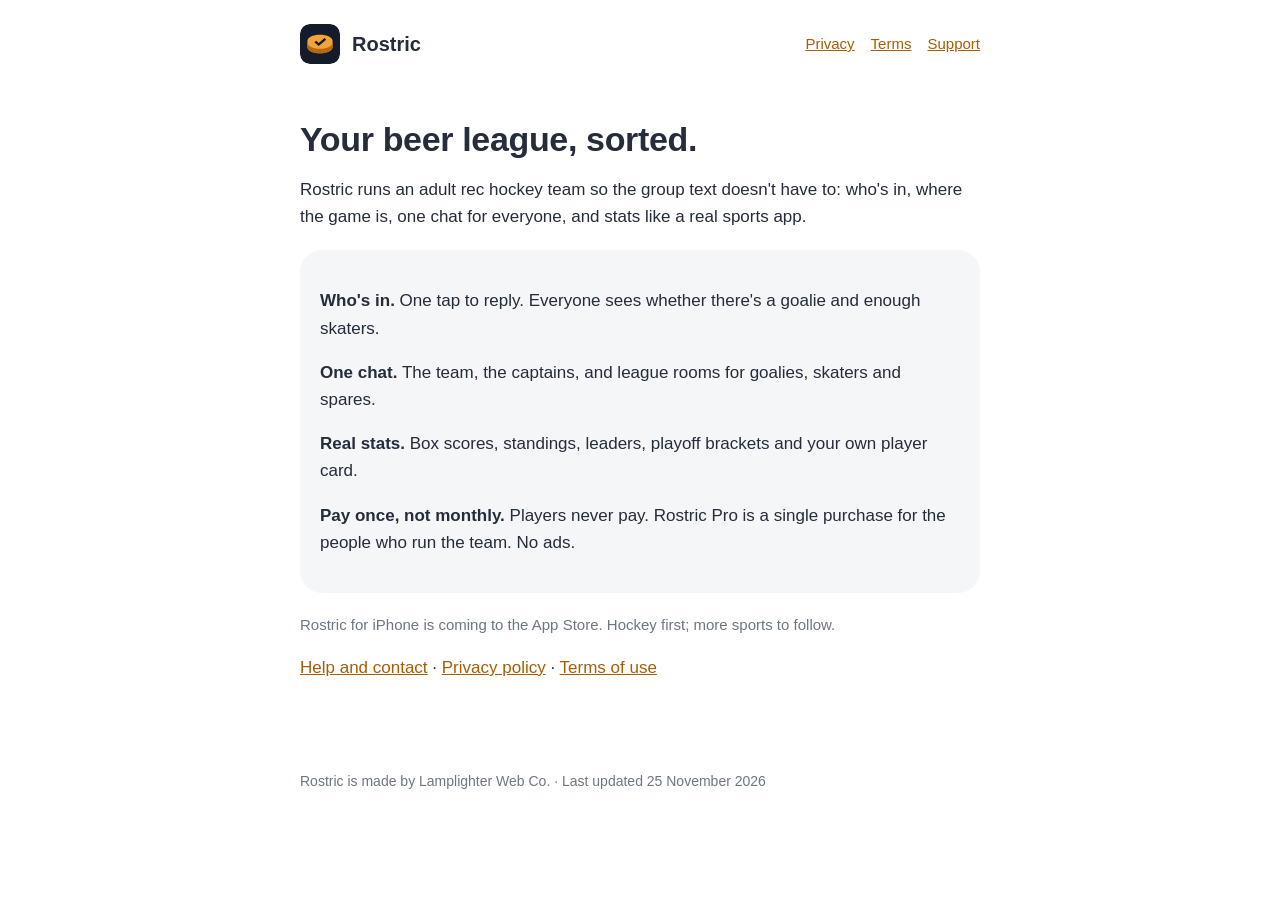
==== index.html @ e1a78a98 "Rostric legal and support pages Co-Authored-By: Claude Fable 5.2 <noreply@anthropic.com> Claude-Sess" ====
<!doctype html>
<html lang="en">
<head>
<meta charset="utf-8">
<meta name="viewport" content="width=device-width, initial-scale=1">
<title>The beer league app · Rostric</title>
<meta name="description" content="Rostric — the beer league app. The beer league app.">
<link rel="icon" href="icon.svg" type="image/svg+xml">
<link rel="stylesheet" href="style.css">
</head>
<body>
<header class="site">
  <a class="brand" href="./"><img src="icon.svg" alt=""> Rostric</a>
  <nav><a href="privacy.html">Privacy</a><a href="terms.html">Terms</a><a href="support.html">Support</a></nav>
</header>
<main>
<h1>Your beer league, sorted.</h1>
<p>Rostric runs an adult rec hockey team so the group text doesn't have to: who's in, where the game is, one chat for everyone, and stats like a real sports app.</p>
<div class="card">
  <p><strong>Who's in.</strong> One tap to reply. Everyone sees whether there's a goalie and enough skaters.</p>
  <p><strong>One chat.</strong> The team, the captains, and league rooms for goalies, skaters and spares.</p>
  <p><strong>Real stats.</strong> Box scores, standings, leaders, playoff brackets and your own player card.</p>
  <p><strong>Pay once, not monthly.</strong> Players never pay. Rostric Pro is a single purchase for the people who run the team. No ads.</p>
</div>
<p class="muted">Rostric for iPhone is coming to the App Store. Hockey first; more sports to follow.</p>
<p><a href="support.html">Help and contact</a> · <a href="privacy.html">Privacy policy</a> · <a href="terms.html">Terms of use</a></p>
</main>
<footer>Rostric is made by Lamplighter Web Co. · Last updated 25 November 2026</footer>
</body>
</html>
---- style.css ----
:root {
  --bg: #0c131e; --surface: #151c28; --text: #dddfe4; --muted: #8d95a5; --accent: #f2a33a; --line: #313946;
}
@media (prefers-color-scheme: light) {
  :root { --bg: #ffffff; --surface: #f5f6f8; --text: #252c3a; --muted: #6d7685; --accent: #a85d00; --line: #c8ccd4; }
}
* { box-sizing: border-box; }
html { -webkit-text-size-adjust: 100%; }
body {
  margin: 0; background: var(--bg); color: var(--text);
  font: 17px/1.6 -apple-system, BlinkMacSystemFont, "SF Pro Text", "Segoe UI", Roboto, sans-serif;
}
main { max-width: 720px; margin: 0 auto; padding: 32px 20px 72px; }
header.site { max-width: 720px; margin: 0 auto; padding: 24px 20px 0; display: flex; align-items: center; gap: 12px; }
header.site a.brand { display: flex; align-items: center; gap: 12px; color: var(--text); text-decoration: none; font-weight: 800; font-size: 20px; }
header.site img { width: 40px; height: 40px; border-radius: 10px; }
nav { margin-left: auto; display: flex; gap: 16px; font-size: 15px; }
a { color: var(--accent); }
h1 { font-size: 34px; line-height: 1.15; margin: 24px 0 8px; letter-spacing: -0.01em; }
h2 { font-size: 21px; margin: 36px 0 8px; }
p, li { color: var(--text); }
.muted { color: var(--muted); font-size: 15px; }
.card { background: var(--surface); border-radius: 22px; padding: 20px; margin: 20px 0; }
table { width: 100%; border-collapse: collapse; font-size: 15px; }
th, td { text-align: left; vertical-align: top; padding: 10px 8px; border-bottom: 1px solid var(--line); }
th { color: var(--muted); font-weight: 600; text-transform: uppercase; font-size: 12px; letter-spacing: 0.04em; }
.button { display: inline-block; background: #f2a33a; color: #1a1206; font-weight: 700; padding: 12px 20px; border-radius: 14px; text-decoration: none; }
footer { max-width: 720px; margin: 0 auto; padding: 0 20px 48px; color: var(--muted); font-size: 14px; }
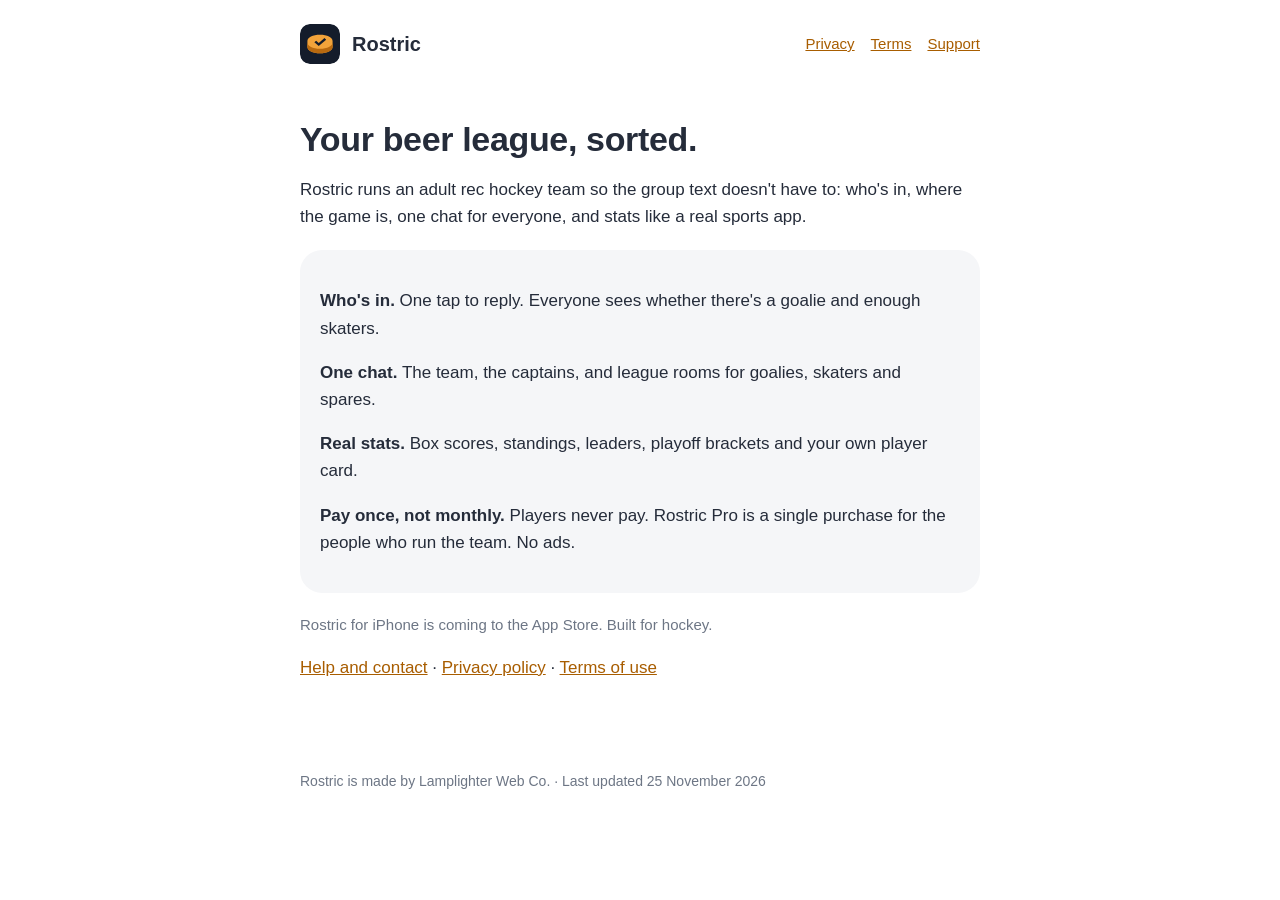
==== commit 76d7b119: "Audit wording: reports, deletion, no price or future-sports claims Co-Authored-By: Claude Fable 5.2 " ====
--- a/index.html
+++ b/index.html
@@ -22,7 +22,7 @@
   <p><strong>Real stats.</strong> Box scores, standings, leaders, playoff brackets and your own player card.</p>
   <p><strong>Pay once, not monthly.</strong> Players never pay. Rostric Pro is a single purchase for the people who run the team. No ads.</p>
 </div>
-<p class="muted">Rostric for iPhone is coming to the App Store. Hockey first; more sports to follow.</p>
+<p class="muted">Rostric for iPhone is coming to the App Store. Built for hockey.</p>
 <p><a href="support.html">Help and contact</a> · <a href="privacy.html">Privacy policy</a> · <a href="terms.html">Terms of use</a></p>
 </main>
 <footer>Rostric is made by Lamplighter Web Co. · Last updated 25 November 2026</footer>
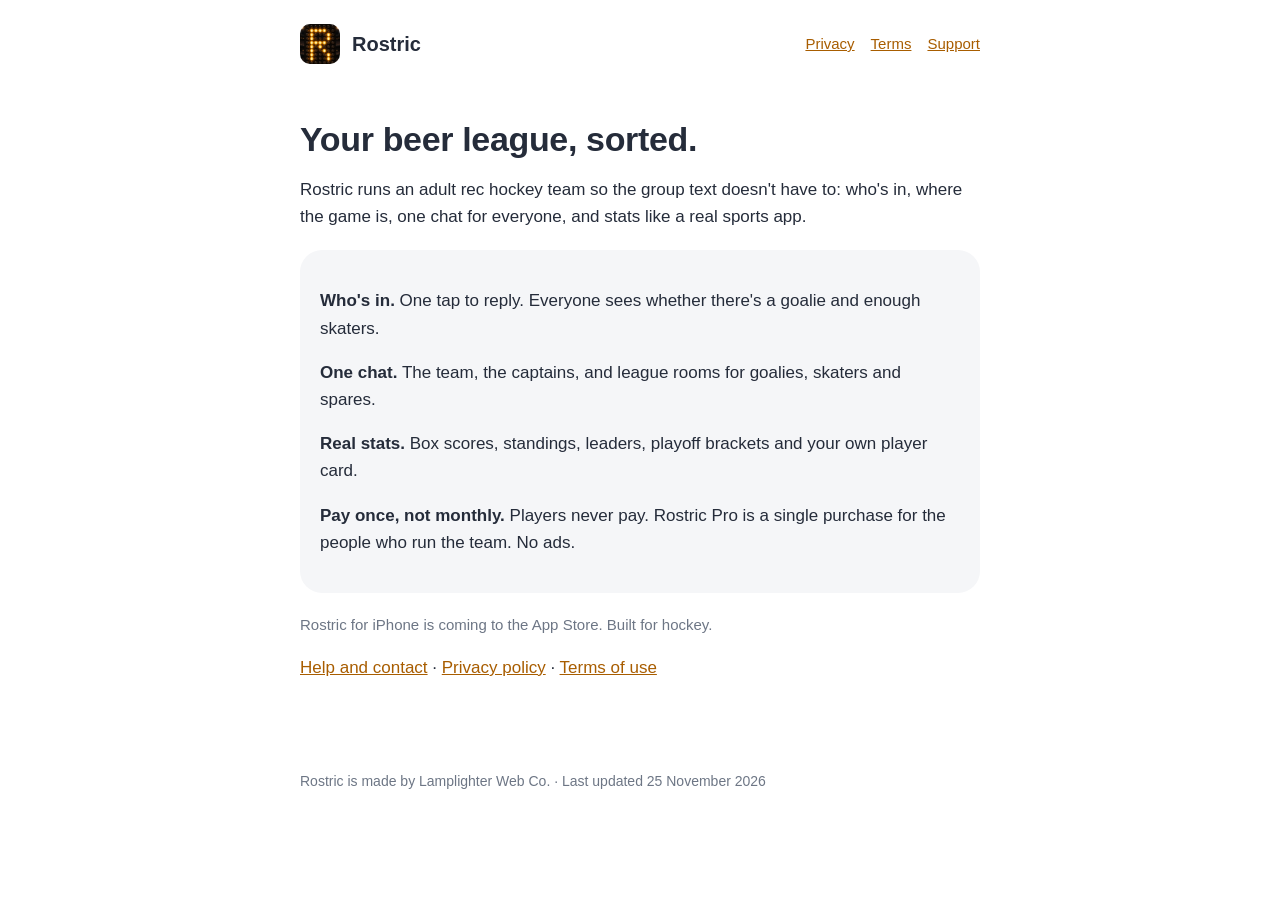
==== commit b0f7821f: "Site icon: the scoreboard R, same as the app icon Co-Authored-By: Claude Opus 5.5 <noreply@anthropic" ====
--- a/index.html
+++ b/index.html
@@ -5,12 +5,13 @@
 <meta name="viewport" content="width=device-width, initial-scale=1">
 <title>The beer league app · Rostric</title>
 <meta name="description" content="Rostric — the beer league app. The beer league app.">
-<link rel="icon" href="icon.svg" type="image/svg+xml">
+<link rel="icon" href="icon.png" type="image/png">
+<link rel="apple-touch-icon" href="icon.png">
 <link rel="stylesheet" href="style.css">
 </head>
 <body>
 <header class="site">
-  <a class="brand" href="./"><img src="icon.svg" alt=""> Rostric</a>
+  <a class="brand" href="./"><img src="icon.png" alt=""> Rostric</a>
   <nav><a href="privacy.html">Privacy</a><a href="terms.html">Terms</a><a href="support.html">Support</a></nav>
 </header>
 <main>
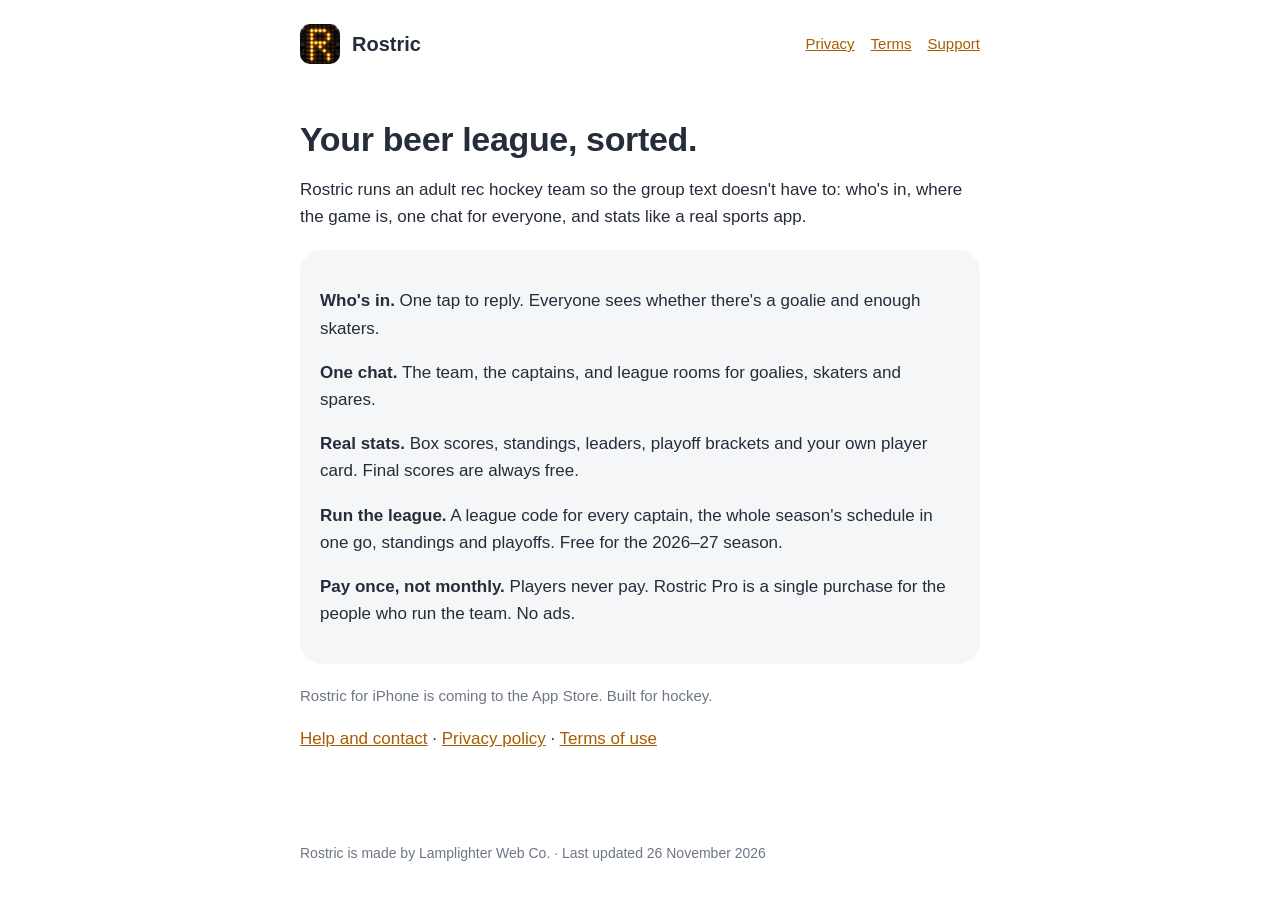
==== commit 1f92ad04: "Help: running a league, free final scores; home: Run the league (free for 2026–27) Co-Authored-By: C" ====
--- a/index.html
+++ b/index.html
@@ -20,12 +20,13 @@
 <div class="card">
   <p><strong>Who's in.</strong> One tap to reply. Everyone sees whether there's a goalie and enough skaters.</p>
   <p><strong>One chat.</strong> The team, the captains, and league rooms for goalies, skaters and spares.</p>
-  <p><strong>Real stats.</strong> Box scores, standings, leaders, playoff brackets and your own player card.</p>
+  <p><strong>Real stats.</strong> Box scores, standings, leaders, playoff brackets and your own player card. Final scores are always free.</p>
+  <p><strong>Run the league.</strong> A league code for every captain, the whole season's schedule in one go, standings and playoffs. Free for the 2026–27 season.</p>
   <p><strong>Pay once, not monthly.</strong> Players never pay. Rostric Pro is a single purchase for the people who run the team. No ads.</p>
 </div>
 <p class="muted">Rostric for iPhone is coming to the App Store. Built for hockey.</p>
 <p><a href="support.html">Help and contact</a> · <a href="privacy.html">Privacy policy</a> · <a href="terms.html">Terms of use</a></p>
 </main>
-<footer>Rostric is made by Lamplighter Web Co. · Last updated 25 November 2026</footer>
+<footer>Rostric is made by Lamplighter Web Co. · Last updated 26 November 2026</footer>
 </body>
 </html>
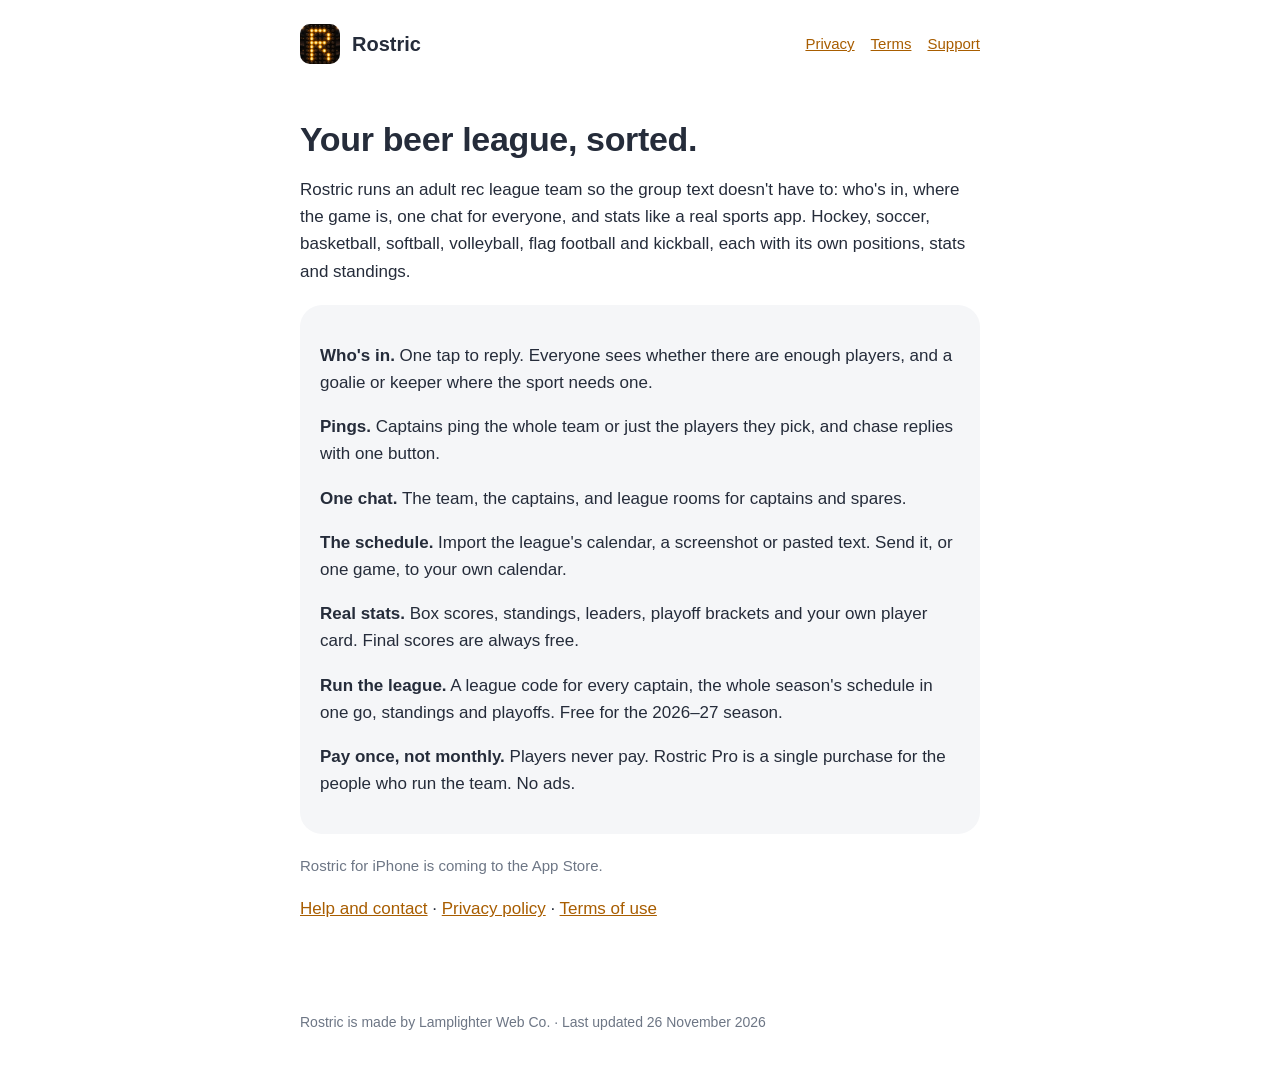
==== commit 65ecf567: "Multi-sport home page; privacy policy covers shared photos and logos, pings and schedule import Co-A" ====
--- a/index.html
+++ b/index.html
@@ -16,15 +16,17 @@
 </header>
 <main>
 <h1>Your beer league, sorted.</h1>
-<p>Rostric runs an adult rec hockey team so the group text doesn't have to: who's in, where the game is, one chat for everyone, and stats like a real sports app.</p>
+<p>Rostric runs an adult rec league team so the group text doesn't have to: who's in, where the game is, one chat for everyone, and stats like a real sports app. Hockey, soccer, basketball, softball, volleyball, flag football and kickball, each with its own positions, stats and standings.</p>
 <div class="card">
-  <p><strong>Who's in.</strong> One tap to reply. Everyone sees whether there's a goalie and enough skaters.</p>
-  <p><strong>One chat.</strong> The team, the captains, and league rooms for goalies, skaters and spares.</p>
+  <p><strong>Who's in.</strong> One tap to reply. Everyone sees whether there are enough players, and a goalie or keeper where the sport needs one.</p>
+  <p><strong>Pings.</strong> Captains ping the whole team or just the players they pick, and chase replies with one button.</p>
+  <p><strong>One chat.</strong> The team, the captains, and league rooms for captains and spares.</p>
+  <p><strong>The schedule.</strong> Import the league's calendar, a screenshot or pasted text. Send it, or one game, to your own calendar.</p>
   <p><strong>Real stats.</strong> Box scores, standings, leaders, playoff brackets and your own player card. Final scores are always free.</p>
   <p><strong>Run the league.</strong> A league code for every captain, the whole season's schedule in one go, standings and playoffs. Free for the 2026–27 season.</p>
   <p><strong>Pay once, not monthly.</strong> Players never pay. Rostric Pro is a single purchase for the people who run the team. No ads.</p>
 </div>
-<p class="muted">Rostric for iPhone is coming to the App Store. Built for hockey.</p>
+<p class="muted">Rostric for iPhone is coming to the App Store.</p>
 <p><a href="support.html">Help and contact</a> · <a href="privacy.html">Privacy policy</a> · <a href="terms.html">Terms of use</a></p>
 </main>
 <footer>Rostric is made by Lamplighter Web Co. · Last updated 26 November 2026</footer>
